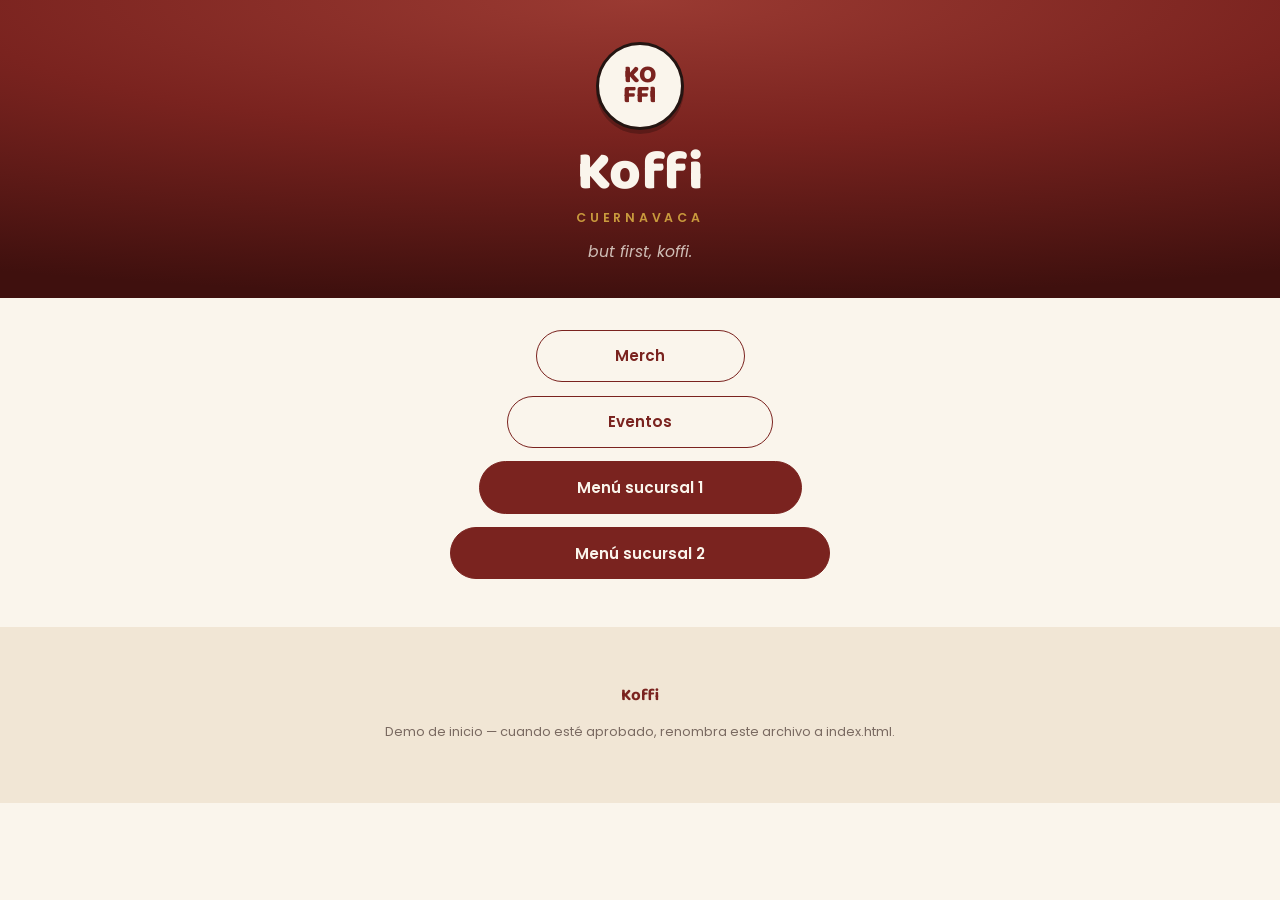
==== index.html @ 539c84a1 "Rename inicio.html to index.html" ====
<!DOCTYPE html>
<html lang="es">
<head>
<meta charset="UTF-8">
<meta name="viewport" content="width=device-width, initial-scale=1.0">
<title>Koffi — Inicio</title>
<meta name="description" content="Koffi Cuernavaca — menú, merch y eventos">
<link rel="preconnect" href="https://fonts.googleapis.com">
<link rel="preconnect" href="https://fonts.gstatic.com" crossorigin>
<link href="https://fonts.googleapis.com/css2?family=Baloo+2:wght@500;700;800&family=Poppins:wght@300;400;500;600;700&display=swap" rel="stylesheet">
<link rel="stylesheet" href="styles.css">
<style>
  main.home{
    max-width:420px;
    margin:0 auto;
    padding:2rem 1.25rem 3rem;
    display:flex;
    flex-direction:column;
    align-items:center;
    gap:0.85rem;
  }
  .home-link{
    display:block;
    box-sizing:border-box;
    text-align:center;
    text-decoration:none;
    font-family:'Poppins', sans-serif;
    font-weight:600;
    font-size:0.95rem;
    padding:0.85rem 1.2rem;
    border-radius:999px;
    border:1.5px solid var(--wine);
    color:var(--wine);
    background:var(--cream);
    transition:background .2s ease, color .2s ease;
  }
  .home-link:hover{background:var(--wine);color:var(--cream);}
  .home-link.filled{background:var(--wine);color:var(--cream);}
  .home-link.filled:hover{background:var(--wine-deep);}
  .w-1{width:55%;}
  .w-2{width:70%;}
  .w-3{width:85%;}
  .w-4{width:100%;}
</style>
</head>
<body>

<header>
  <div class="badge"><span>KO</span><span>FFI</span></div>
  <h1>Koffi</h1>
  <p class="location">Cuernavaca</p>
  <p class="tagline">but first, koffi.</p>
</header>

<!-- EDITAR: los enlaces están ordenados por longitud del texto, el más corto arriba -->
<main class="home">
  <a class="home-link w-1" href="merch.html">Merch</a>
  <a class="home-link w-2" href="eventos.html">Eventos</a>
  <a class="home-link w-3 filled" href="sucursal1.html">Menú sucursal 1</a>
  <a class="home-link w-4 filled" href="sucursal2.html">Menú sucursal 2</a>
</main>

<footer>
  <p class="made">Koffi</p>
  <p>Demo de inicio — cuando esté aprobado, renombra este archivo a index.html.</p>
</footer>

</body>
</html>
---- styles.css ----
:root{
    --wine:#7a231f;
    --wine-deep:#3f100e;
    --wine-soft:#9a3a32;
    --cream:#faf5ec;
    --cream-2:#f1e6d5;
    --ink:#241512;
    --ink-dim:#7a6a61;
    --gold:#c99a3d;
    --rule:rgba(36,21,18,0.12);
  }

  *{box-sizing:border-box;}
  html{-webkit-tap-highlight-color:transparent;}
  body{
    margin:0;
    background:var(--cream);
    color:var(--ink);
    font-family:'Poppins', sans-serif;
    -webkit-font-smoothing:antialiased;
    min-height:100vh;
  }

  @media (prefers-reduced-motion: no-preference){
    .reveal{
      opacity:0;
      transform:translateY(14px);
      transition:opacity .6s ease, transform .6s ease;
    }
    .reveal.is-visible{opacity:1;transform:translateY(0);}
  }

  /* ---------- Header ---------- */
  header{
    padding:2.6rem 1.25rem 2.2rem;
    text-align:center;
    background:radial-gradient(120% 100% at 50% 0%, var(--wine-soft) 0%, var(--wine) 45%, var(--wine-deep) 100%);
    color:var(--cream);
    position:relative;
  }

  .badge{
    width:88px;
    height:88px;
    border-radius:50%;
    background:var(--cream);
    border:3px solid var(--ink);
    display:flex;
    flex-direction:column;
    align-items:center;
    justify-content:center;
    margin:0 auto 1rem;
    line-height:0.78;
    box-shadow:0 4px 0 rgba(0,0,0,0.25);
  }
  .badge span{
    font-family:'Baloo 2', sans-serif;
    font-weight:800;
    font-size:1.55rem;
    color:var(--wine);
    letter-spacing:0.01em;
  }

  h1{
    font-family:'Baloo 2', sans-serif;
    font-weight:800;
    font-size:clamp(2.6rem, 10vw, 3.4rem);
    margin:0;
    line-height:1;
    letter-spacing:0.01em;
    color:var(--cream);
  }
  .location{
    font-family:'Poppins', sans-serif;
    font-weight:600;
    font-size:0.78rem;
    letter-spacing:0.3em;
    text-transform:uppercase;
    color:var(--gold);
    margin:0.55rem 0 0;
  }
  .tagline{
    font-family:'Poppins', sans-serif;
    font-weight:400;
    font-style:italic;
    color:rgba(250,245,236,0.75);
    margin:0.8rem 0 0;
    font-size:0.98rem;
  }

  .pdf-btn{
    display:inline-flex;
    align-items:center;
    gap:0.5rem;
    margin-top:1.5rem;
    padding:0.65rem 1.3rem;
    border:1.5px solid var(--gold);
    border-radius:999px;
    color:var(--gold);
    text-decoration:none;
    font-weight:600;
    font-size:0.85rem;
    letter-spacing:0.02em;
    transition:background .25s ease, color .25s ease;
  }
  .pdf-btn:hover{background:var(--gold);color:var(--wine-deep);}

  /* ---------- Sticky category nav ---------- */
  nav.categories{
    position:sticky;
    top:0;
    z-index:20;
    background:linear-gradient(var(--cream) 82%, transparent);
    padding:0.9rem 0 0.6rem;
    backdrop-filter:blur(2px);
  }
  .cat-scroll{
    display:flex;
    gap:0.55rem;
    overflow-x:auto;
    padding:0 1.1rem 0.3rem;
    scrollbar-width:none;
  }
  .cat-scroll::-webkit-scrollbar{display:none;}
  .cat-pill{
    flex:0 0 auto;
    font-family:'Poppins', sans-serif;
    font-weight:600;
    font-size:0.88rem;
    color:var(--wine);
    background:var(--cream);
    border:1.5px solid var(--wine);
    padding:0.45rem 1.05rem;
    border-radius:999px;
    cursor:pointer;
    white-space:nowrap;
    transition:all .2s ease;
  }
  .cat-pill.active{
    color:var(--cream);
    background:var(--wine);
    border-color:var(--wine);
  }

  /* ---------- Menu sections ---------- */
  main{
    max-width:640px;
    margin:0 auto;
    padding:0.6rem 1.1rem 3rem;
  }
  section.category{
    padding-top:2.2rem;
    scroll-margin-top:4.6rem;
  }
  .cat-heading{
    display:flex;
    align-items:center;
    gap:0.6rem;
    margin-bottom:0.5rem;
  }
  .cat-heading h2{
    font-family:'Baloo 2', sans-serif;
    font-weight:700;
    font-size:1.5rem;
    color:var(--wine);
    margin:0;
  }
  .count-chip{
    flex:0 0 auto;
    width:24px;
    height:24px;
    border-radius:50%;
    background:var(--gold);
    color:var(--wine-deep);
    font-family:'Poppins', sans-serif;
    font-weight:700;
    font-size:0.72rem;
    display:flex;
    align-items:center;
    justify-content:center;
  }
  .accent-bar{
    width:56px;
    height:5px;
    border-radius:999px;
    background:var(--gold);
    margin:0 0 1.15rem;
  }

  ul.items{list-style:none;margin:0;padding:0;}
  li.item{
    display:flex;
    justify-content:space-between;
    gap:1rem;
    padding:0.95rem 0;
    border-bottom:1px solid var(--rule);
  }
  li.item:last-child{border-bottom:none;}
  .item-info{flex:1;min-width:0;}
  .item-name-row{
    display:flex;
    align-items:center;
    flex-wrap:wrap;
    gap:0.4rem;
  }
  .item-name{
    font-weight:600;
    font-size:1.02rem;
    color:var(--ink);
  }
  .tag{
    font-size:0.63rem;
    font-weight:600;
    letter-spacing:0.03em;
    text-transform:uppercase;
    padding:0.15rem 0.5rem;
    border-radius:999px;
    border:1px solid var(--wine-soft);
    color:var(--wine);
  }
  .tag.star{
    border-color:var(--gold);
    color:var(--wine-deep);
    background:var(--gold);
    font-weight:700;
  }
  .item-desc{
    margin:0.25rem 0 0;
    font-size:0.85rem;
    color:var(--ink-dim);
    line-height:1.4;
  }
  .item-price{
    font-family:'Baloo 2', sans-serif;
    font-weight:700;
    font-size:1.1rem;
    color:var(--wine);
    white-space:nowrap;
    align-self:flex-start;
    padding-top:0.1rem;
  }

  /* ---------- Footer ---------- */
  footer{
    text-align:center;
    padding:2.4rem 1.25rem 3rem;
    background:var(--cream-2);
    color:var(--ink-dim);
    font-size:0.8rem;
    line-height:1.6;
  }
  footer .made{
    font-family:'Baloo 2', sans-serif;
    font-weight:700;
    font-size:1.05rem;
    color:var(--wine);
    margin-bottom:0.4rem;
  }
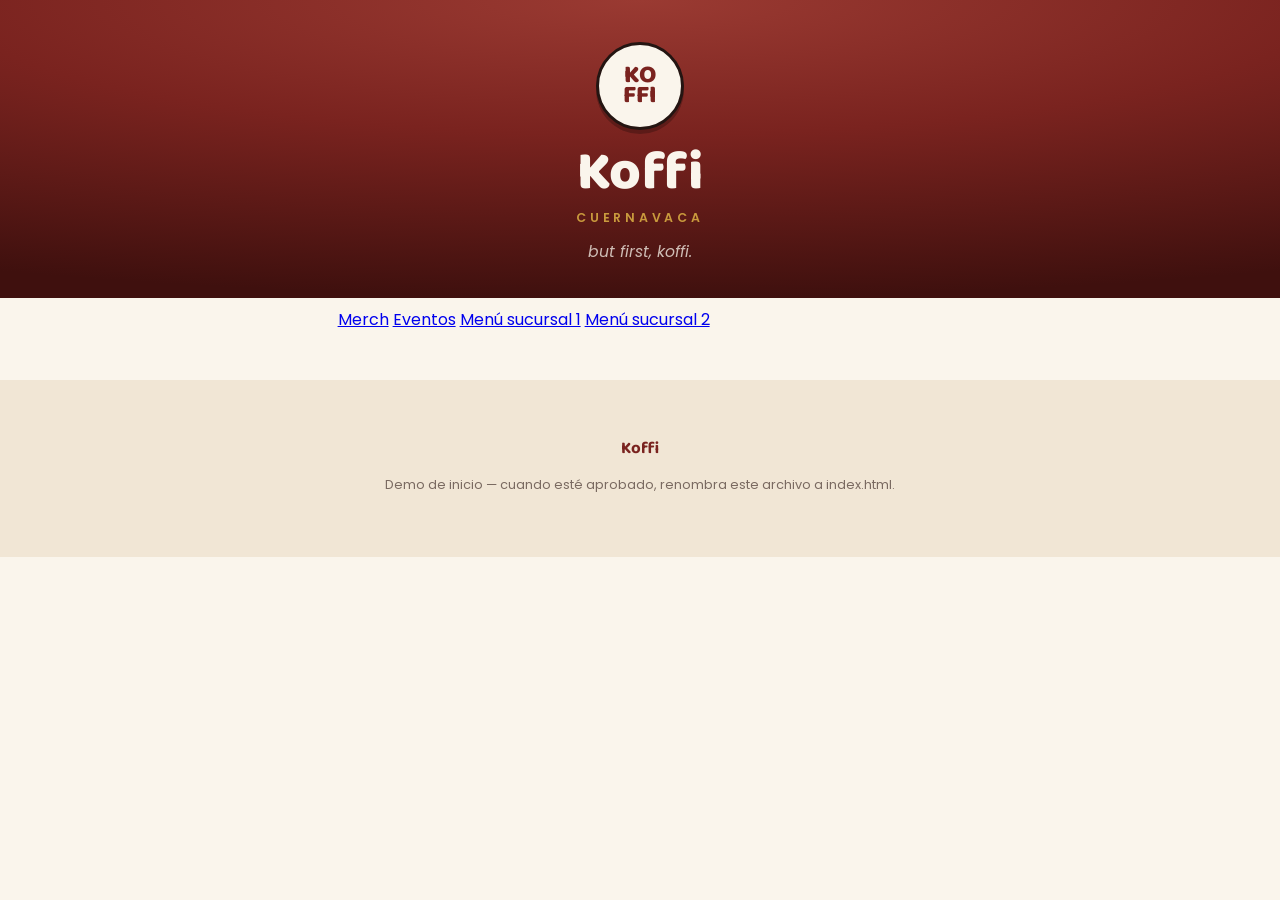
==== commit 8f2a703d: "Update index.html" ====
--- a/index.html
+++ b/index.html
@@ -10,37 +10,264 @@
 <link href="https://fonts.googleapis.com/css2?family=Baloo+2:wght@500;700;800&family=Poppins:wght@300;400;500;600;700&display=swap" rel="stylesheet">
 <link rel="stylesheet" href="styles.css">
 <style>
-  main.home{
-    max-width:420px;
+  :root{
+    --wine:#7a231f;
+    --wine-deep:#3f100e;
+    --wine-soft:#9a3a32;
+    --cream:#faf5ec;
+    --cream-2:#f1e6d5;
+    --ink:#241512;
+    --ink-dim:#7a6a61;
+    --gold:#c99a3d;
+    --rule:rgba(36,21,18,0.12);
+  }
+
+  *{box-sizing:border-box;}
+  html{-webkit-tap-highlight-color:transparent;}
+  body{
+    margin:0;
+    background:var(--cream);
+    color:var(--ink);
+    font-family:'Poppins', sans-serif;
+    -webkit-font-smoothing:antialiased;
+    min-height:100vh;
+  }
+
+  @media (prefers-reduced-motion: no-preference){
+    .reveal{
+      opacity:0;
+      transform:translateY(14px);
+      transition:opacity .6s ease, transform .6s ease;
+    }
+    .reveal.is-visible{opacity:1;transform:translateY(0);}
+  }
+
+  /* ---------- Header ---------- */
+  header{
+    padding:2.6rem 1.25rem 2.2rem;
+    text-align:center;
+    background:radial-gradient(120% 100% at 50% 0%, var(--wine-soft) 0%, var(--wine) 45%, var(--wine-deep) 100%);
+    color:var(--cream);
+    position:relative;
+  }
+
+  .badge{
+    width:88px;
+    height:88px;
+    border-radius:50%;
+    background:var(--cream);
+    border:3px solid var(--ink);
+    display:flex;
+    flex-direction:column;
+    align-items:center;
+    justify-content:center;
+    margin:0 auto 1rem;
+    line-height:0.78;
+    box-shadow:0 4px 0 rgba(0,0,0,0.25);
+  }
+  .badge span{
+    font-family:'Baloo 2', sans-serif;
+    font-weight:800;
+    font-size:1.55rem;
+    color:var(--wine);
+    letter-spacing:0.01em;
+  }
+
+  h1{
+    font-family:'Baloo 2', sans-serif;
+    font-weight:800;
+    font-size:clamp(2.6rem, 10vw, 3.4rem);
+    margin:0;
+    line-height:1;
+    letter-spacing:0.01em;
+    color:var(--cream);
+  }
+  .location{
+    font-family:'Poppins', sans-serif;
+    font-weight:600;
+    font-size:0.78rem;
+    letter-spacing:0.3em;
+    text-transform:uppercase;
+    color:var(--gold);
+    margin:0.55rem 0 0;
+  }
+  .tagline{
+    font-family:'Poppins', sans-serif;
+    font-weight:400;
+    font-style:italic;
+    color:rgba(250,245,236,0.75);
+    margin:0.8rem 0 0;
+    font-size:0.98rem;
+  }
+
+  .pdf-btn{
+    display:inline-flex;
+    align-items:center;
+    gap:0.5rem;
+    margin-top:1.5rem;
+    padding:0.65rem 1.3rem;
+    border:1.5px solid var(--gold);
+    border-radius:999px;
+    color:var(--gold);
+    text-decoration:none;
+    font-weight:600;
+    font-size:0.85rem;
+    letter-spacing:0.02em;
+    transition:background .25s ease, color .25s ease;
+  }
+  .pdf-btn:hover{background:var(--gold);color:var(--wine-deep);}
+
+  /* ---------- Sticky category nav ---------- */
+  nav.categories{
+    position:sticky;
+    top:0;
+    z-index:20;
+    background:linear-gradient(var(--cream) 82%, transparent);
+    padding:0.9rem 0 0.6rem;
+    backdrop-filter:blur(2px);
+  }
+  .cat-scroll{
+    display:flex;
+    gap:0.55rem;
+    overflow-x:auto;
+    padding:0 1.1rem 0.3rem;
+    scrollbar-width:none;
+  }
+  .cat-scroll::-webkit-scrollbar{display:none;}
+  .cat-pill{
+    flex:0 0 auto;
+    font-family:'Poppins', sans-serif;
+    font-weight:600;
+    font-size:0.88rem;
+    color:var(--wine);
+    background:var(--cream);
+    border:1.5px solid var(--wine);
+    padding:0.45rem 1.05rem;
+    border-radius:999px;
+    cursor:pointer;
+    white-space:nowrap;
+    transition:all .2s ease;
+  }
+  .cat-pill.active{
+    color:var(--cream);
+    background:var(--wine);
+    border-color:var(--wine);
+  }
+
+  /* ---------- Menu sections ---------- */
+  main{
+    max-width:640px;
     margin:0 auto;
-    padding:2rem 1.25rem 3rem;
-    display:flex;
-    flex-direction:column;
-    align-items:center;
-    gap:0.85rem;
-  }
-  .home-link{
-    display:block;
-    box-sizing:border-box;
+    padding:0.6rem 1.1rem 3rem;
+  }
+  section.category{
+    padding-top:2.2rem;
+    scroll-margin-top:4.6rem;
+  }
+  .cat-heading{
+    display:flex;
+    align-items:center;
+    gap:0.6rem;
+    margin-bottom:0.5rem;
+  }
+  .cat-heading h2{
+    font-family:'Baloo 2', sans-serif;
+    font-weight:700;
+    font-size:1.5rem;
+    color:var(--wine);
+    margin:0;
+  }
+  .count-chip{
+    flex:0 0 auto;
+    width:24px;
+    height:24px;
+    border-radius:50%;
+    background:var(--gold);
+    color:var(--wine-deep);
+    font-family:'Poppins', sans-serif;
+    font-weight:700;
+    font-size:0.72rem;
+    display:flex;
+    align-items:center;
+    justify-content:center;
+  }
+  .accent-bar{
+    width:56px;
+    height:5px;
+    border-radius:999px;
+    background:var(--gold);
+    margin:0 0 1.15rem;
+  }
+
+  ul.items{list-style:none;margin:0;padding:0;}
+  li.item{
+    display:flex;
+    justify-content:space-between;
+    gap:1rem;
+    padding:0.95rem 0;
+    border-bottom:1px solid var(--rule);
+  }
+  li.item:last-child{border-bottom:none;}
+  .item-info{flex:1;min-width:0;}
+  .item-name-row{
+    display:flex;
+    align-items:center;
+    flex-wrap:wrap;
+    gap:0.4rem;
+  }
+  .item-name{
+    font-weight:600;
+    font-size:1.02rem;
+    color:var(--ink);
+  }
+  .tag{
+    font-size:0.63rem;
+    font-weight:600;
+    letter-spacing:0.03em;
+    text-transform:uppercase;
+    padding:0.15rem 0.5rem;
+    border-radius:999px;
+    border:1px solid var(--wine-soft);
+    color:var(--wine);
+  }
+  .tag.star{
+    border-color:var(--gold);
+    color:var(--wine-deep);
+    background:var(--gold);
+    font-weight:700;
+  }
+  .item-desc{
+    margin:0.25rem 0 0;
+    font-size:0.85rem;
+    color:var(--ink-dim);
+    line-height:1.4;
+  }
+  .item-price{
+    font-family:'Baloo 2', sans-serif;
+    font-weight:700;
+    font-size:1.1rem;
+    color:var(--wine);
+    white-space:nowrap;
+    align-self:flex-start;
+    padding-top:0.1rem;
+  }
+
+  /* ---------- Footer ---------- */
+  footer{
     text-align:center;
-    text-decoration:none;
-    font-family:'Poppins', sans-serif;
-    font-weight:600;
-    font-size:0.95rem;
-    padding:0.85rem 1.2rem;
-    border-radius:999px;
-    border:1.5px solid var(--wine);
-    color:var(--wine);
-    background:var(--cream);
-    transition:background .2s ease, color .2s ease;
-  }
-  .home-link:hover{background:var(--wine);color:var(--cream);}
-  .home-link.filled{background:var(--wine);color:var(--cream);}
-  .home-link.filled:hover{background:var(--wine-deep);}
-  .w-1{width:55%;}
-  .w-2{width:70%;}
-  .w-3{width:85%;}
-  .w-4{width:100%;}
+    padding:2.4rem 1.25rem 3rem;
+    background:var(--cream-2);
+    color:var(--ink-dim);
+    font-size:0.8rem;
+    line-height:1.6;
+  }
+  footer .made{
+    font-family:'Baloo 2', sans-serif;
+    font-weight:700;
+    font-size:1.05rem;
+    color:var(--wine);
+    margin-bottom:0.4rem;
+  }
 </style>
 </head>
 <body>
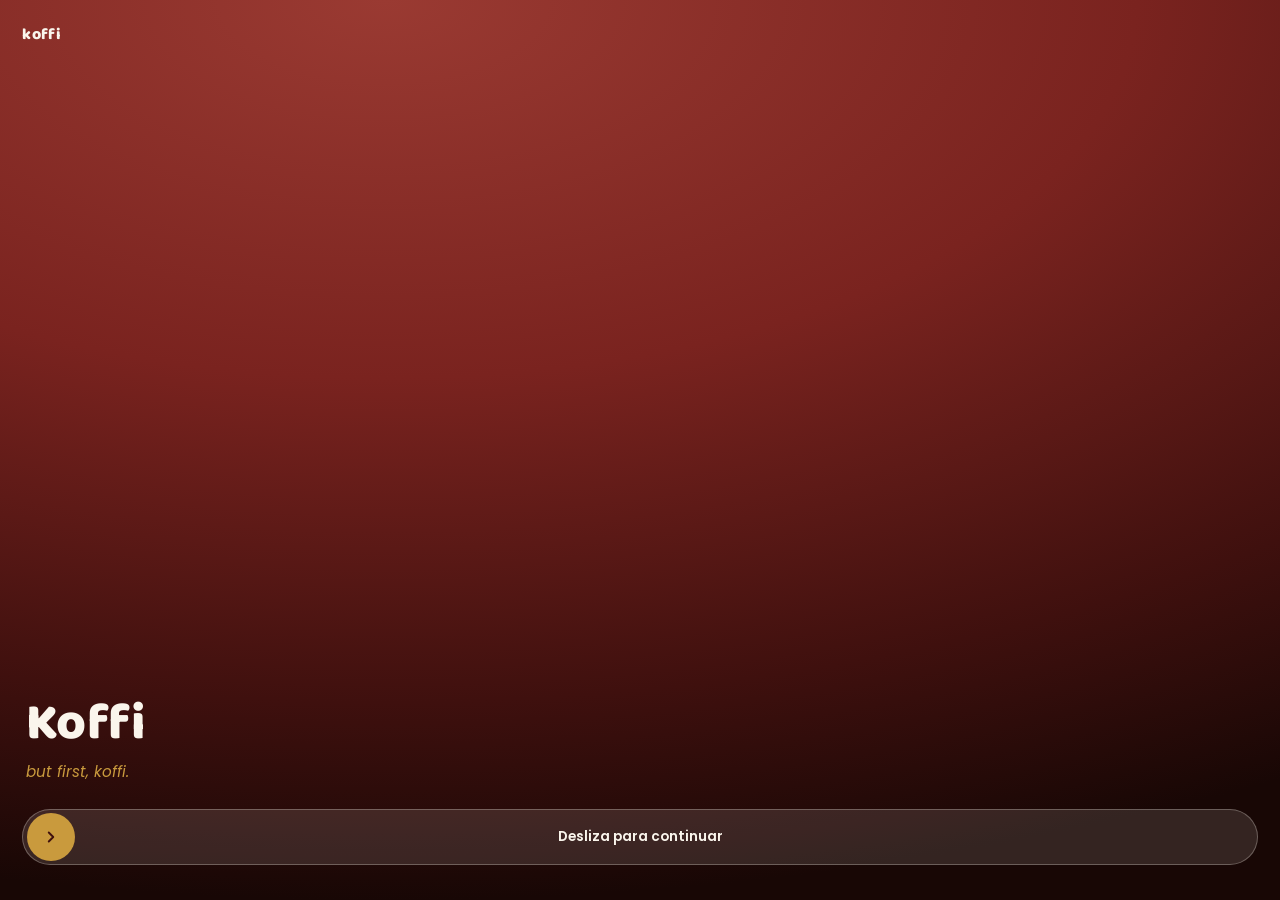
==== commit 7b6699ee: "Update index.html" ====
--- a/index.html
+++ b/index.html
@@ -3,294 +3,144 @@
 <head>
 <meta charset="UTF-8">
 <meta name="viewport" content="width=device-width, initial-scale=1.0">
-<title>Koffi — Inicio</title>
+<title>Koffi</title>
 <meta name="description" content="Koffi Cuernavaca — menú, merch y eventos">
 <link rel="preconnect" href="https://fonts.googleapis.com">
 <link rel="preconnect" href="https://fonts.gstatic.com" crossorigin>
 <link href="https://fonts.googleapis.com/css2?family=Baloo+2:wght@500;700;800&family=Poppins:wght@300;400;500;600;700&display=swap" rel="stylesheet">
 <link rel="stylesheet" href="styles.css">
 <style>
-  :root{
-    --wine:#7a231f;
-    --wine-deep:#3f100e;
-    --wine-soft:#9a3a32;
-    --cream:#faf5ec;
-    --cream-2:#f1e6d5;
-    --ink:#241512;
-    --ink-dim:#7a6a61;
-    --gold:#c99a3d;
-    --rule:rgba(36,21,18,0.12);
-  }
+  html,body{height:100%;margin:0;overflow:hidden;}
 
-  *{box-sizing:border-box;}
-  html{-webkit-tap-highlight-color:transparent;}
-  body{
-    margin:0;
-    background:var(--cream);
-    color:var(--ink);
-    font-family:'Poppins', sans-serif;
-    -webkit-font-smoothing:antialiased;
-    min-height:100vh;
-  }
-
-  @media (prefers-reduced-motion: no-preference){
-    .reveal{
-      opacity:0;
-      transform:translateY(14px);
-      transition:opacity .6s ease, transform .6s ease;
-    }
-    .reveal.is-visible{opacity:1;transform:translateY(0);}
-  }
-
-  /* ---------- Header ---------- */
-  header{
-    padding:2.6rem 1.25rem 2.2rem;
-    text-align:center;
-    background:radial-gradient(120% 100% at 50% 0%, var(--wine-soft) 0%, var(--wine) 45%, var(--wine-deep) 100%);
-    color:var(--cream);
+  /* ---------- Portada (swipe) ---------- */
+  .hero{
     position:relative;
-  }
-
-  .badge{
-    width:88px;
-    height:88px;
-    border-radius:50%;
-    background:var(--cream);
-    border:3px solid var(--ink);
+    height:100vh;
+    height:100dvh;
     display:flex;
     flex-direction:column;
-    align-items:center;
-    justify-content:center;
-    margin:0 auto 1rem;
-    line-height:0.78;
-    box-shadow:0 4px 0 rgba(0,0,0,0.25);
+    justify-content:space-between;
+    overflow:hidden;
+    color:var(--cream);
+    /* EDITAR: cambia el gradiente por background-image:url('tu-foto.jpg') background-size:cover
+       cuando tengas una foto real de café para la portada */
+    background:radial-gradient(140% 100% at 30% 0%, var(--wine-soft) 0%, var(--wine) 42%, var(--wine-deep) 78%, #180705 100%);
   }
-  .badge span{
-    font-family:'Baloo 2', sans-serif;
-    font-weight:800;
-    font-size:1.55rem;
-    color:var(--wine);
-    letter-spacing:0.01em;
+  .hero-top{display:flex;justify-content:space-between;align-items:center;padding:1.4rem 1.4rem 0;}
+  .logo-mark{font-family:'Baloo 2',sans-serif;font-weight:800;font-size:1rem;letter-spacing:0.02em;color:var(--cream);}
+  .hero-copy{padding:0 1.6rem;margin-top:auto;}
+  .hero-copy h1{font-family:'Baloo 2',sans-serif;font-weight:800;font-size:clamp(2.4rem,11vw,3.2rem);line-height:1.05;margin:0 0 0.5rem;}
+  .hero-copy p{font-family:'Poppins',sans-serif;font-style:italic;font-size:0.95rem;color:var(--gold);margin:0;}
+
+  .swipe-wrap{padding:1.6rem 1.4rem 2.2rem;}
+  .swipe-pill{
+    position:relative;height:56px;border-radius:999px;
+    background:rgba(250,245,236,0.12);border:1px solid rgba(250,245,236,0.28);
+    display:flex;align-items:center;padding:4px;cursor:pointer;user-select:none;
   }
+  .swipe-label{
+    position:absolute;left:0;right:0;text-align:center;
+    font-family:'Poppins',sans-serif;font-weight:600;font-size:0.85rem;
+    color:var(--cream);pointer-events:none;
+  }
+  .swipe-handle{
+    width:48px;height:48px;border-radius:50%;background:var(--gold);
+    display:flex;align-items:center;justify-content:center;position:relative;z-index:2;
+    touch-action:none;
+  }
+  .swipe-handle svg{width:18px;height:18px;}
 
-  h1{
-    font-family:'Baloo 2', sans-serif;
-    font-weight:800;
-    font-size:clamp(2.6rem, 10vw, 3.4rem);
-    margin:0;
-    line-height:1;
-    letter-spacing:0.01em;
-    color:var(--cream);
+  /* ---------- Menú (overlay) ---------- */
+  .menu-screen{
+    position:fixed;inset:0;background:var(--wine-deep);color:var(--cream);
+    transform:translateY(100%);transition:transform .45s cubic-bezier(.4,0,.2,1);
+    z-index:10;overflow:hidden;
   }
-  .location{
-    font-family:'Poppins', sans-serif;
-    font-weight:600;
-    font-size:0.78rem;
-    letter-spacing:0.3em;
-    text-transform:uppercase;
-    color:var(--gold);
-    margin:0.55rem 0 0;
-  }
-  .tagline{
-    font-family:'Poppins', sans-serif;
-    font-weight:400;
-    font-style:italic;
-    color:rgba(250,245,236,0.75);
-    margin:0.8rem 0 0;
-    font-size:0.98rem;
-  }
-
-  .pdf-btn{
-    display:inline-flex;
-    align-items:center;
-    gap:0.5rem;
-    margin-top:1.5rem;
-    padding:0.65rem 1.3rem;
-    border:1.5px solid var(--gold);
-    border-radius:999px;
-    color:var(--gold);
-    text-decoration:none;
-    font-weight:600;
-    font-size:0.85rem;
-    letter-spacing:0.02em;
-    transition:background .25s ease, color .25s ease;
-  }
-  .pdf-btn:hover{background:var(--gold);color:var(--wine-deep);}
-
-  /* ---------- Sticky category nav ---------- */
-  nav.categories{
-    position:sticky;
-    top:0;
-    z-index:20;
-    background:linear-gradient(var(--cream) 82%, transparent);
-    padding:0.9rem 0 0.6rem;
-    backdrop-filter:blur(2px);
-  }
-  .cat-scroll{
-    display:flex;
-    gap:0.55rem;
-    overflow-x:auto;
-    padding:0 1.1rem 0.3rem;
-    scrollbar-width:none;
-  }
-  .cat-scroll::-webkit-scrollbar{display:none;}
-  .cat-pill{
-    flex:0 0 auto;
-    font-family:'Poppins', sans-serif;
-    font-weight:600;
-    font-size:0.88rem;
-    color:var(--wine);
-    background:var(--cream);
-    border:1.5px solid var(--wine);
-    padding:0.45rem 1.05rem;
-    border-radius:999px;
-    cursor:pointer;
-    white-space:nowrap;
-    transition:all .2s ease;
-  }
-  .cat-pill.active{
-    color:var(--cream);
-    background:var(--wine);
-    border-color:var(--wine);
-  }
-
-  /* ---------- Menu sections ---------- */
-  main{
-    max-width:640px;
-    margin:0 auto;
-    padding:0.6rem 1.1rem 3rem;
-  }
-  section.category{
-    padding-top:2.2rem;
-    scroll-margin-top:4.6rem;
-  }
-  .cat-heading{
-    display:flex;
-    align-items:center;
-    gap:0.6rem;
-    margin-bottom:0.5rem;
-  }
-  .cat-heading h2{
-    font-family:'Baloo 2', sans-serif;
-    font-weight:700;
-    font-size:1.5rem;
-    color:var(--wine);
-    margin:0;
-  }
-  .count-chip{
-    flex:0 0 auto;
-    width:24px;
-    height:24px;
-    border-radius:50%;
-    background:var(--gold);
-    color:var(--wine-deep);
-    font-family:'Poppins', sans-serif;
-    font-weight:700;
-    font-size:0.72rem;
-    display:flex;
-    align-items:center;
-    justify-content:center;
-  }
-  .accent-bar{
-    width:56px;
-    height:5px;
-    border-radius:999px;
-    background:var(--gold);
-    margin:0 0 1.15rem;
-  }
-
-  ul.items{list-style:none;margin:0;padding:0;}
-  li.item{
-    display:flex;
-    justify-content:space-between;
-    gap:1rem;
-    padding:0.95rem 0;
-    border-bottom:1px solid var(--rule);
-  }
-  li.item:last-child{border-bottom:none;}
-  .item-info{flex:1;min-width:0;}
-  .item-name-row{
-    display:flex;
-    align-items:center;
-    flex-wrap:wrap;
-    gap:0.4rem;
-  }
-  .item-name{
-    font-weight:600;
-    font-size:1.02rem;
-    color:var(--ink);
-  }
-  .tag{
-    font-size:0.63rem;
-    font-weight:600;
-    letter-spacing:0.03em;
-    text-transform:uppercase;
-    padding:0.15rem 0.5rem;
-    border-radius:999px;
-    border:1px solid var(--wine-soft);
-    color:var(--wine);
-  }
-  .tag.star{
-    border-color:var(--gold);
-    color:var(--wine-deep);
-    background:var(--gold);
-    font-weight:700;
-  }
-  .item-desc{
-    margin:0.25rem 0 0;
-    font-size:0.85rem;
-    color:var(--ink-dim);
-    line-height:1.4;
-  }
-  .item-price{
-    font-family:'Baloo 2', sans-serif;
-    font-weight:700;
-    font-size:1.1rem;
-    color:var(--wine);
-    white-space:nowrap;
-    align-self:flex-start;
-    padding-top:0.1rem;
-  }
-
-  /* ---------- Footer ---------- */
-  footer{
-    text-align:center;
-    padding:2.4rem 1.25rem 3rem;
-    background:var(--cream-2);
-    color:var(--ink-dim);
-    font-size:0.8rem;
-    line-height:1.6;
-  }
-  footer .made{
-    font-family:'Baloo 2', sans-serif;
-    font-weight:700;
-    font-size:1.05rem;
-    color:var(--wine);
-    margin-bottom:0.4rem;
-  }
+  .menu-screen.open{transform:translateY(0);}
+  .menu-circle{position:absolute;top:-70px;right:-70px;width:210px;height:210px;border-radius:50%;background:var(--gold);opacity:0.9;}
+  .menu-top{display:flex;justify-content:space-between;align-items:center;padding:1.4rem 1.4rem 0;position:relative;z-index:2;}
+  .menu-close{background:none;border:none;color:var(--cream);font-size:1.5rem;line-height:1;cursor:pointer;padding:4px;}
+  .menu-list{padding:3rem 1.6rem 0;position:relative;z-index:2;display:flex;flex-direction:column;gap:1.1rem;}
+  .menu-list a{text-decoration:none;font-family:'Baloo 2',sans-serif;font-weight:700;font-size:1.7rem;color:rgba(250,245,236,0.45);}
+  .menu-list a.active{color:var(--cream);}
+  .menu-rule{margin:2.5rem 1.6rem 0;border:none;border-top:1px solid rgba(250,245,236,0.2);}
 </style>
 </head>
 <body>
 
-<header>
-  <div class="badge"><span>KO</span><span>FFI</span></div>
-  <h1>Koffi</h1>
-  <p class="location">Cuernavaca</p>
-  <p class="tagline">but first, koffi.</p>
-</header>
+<div class="hero">
+  <div class="hero-top">
+    <span class="logo-mark">koffi</span>
+  </div>
+  <div class="hero-copy">
+    <h1>Koffi</h1>
+    <p>but first, koffi.</p>
+  </div>
+  <div class="swipe-wrap">
+    <div class="swipe-pill" id="swipePill">
+      <span class="swipe-label">Desliza para continuar</span>
+      <div class="swipe-handle" id="swipeHandle">
+        <svg viewBox="0 0 24 24" fill="none" stroke="#3f100e" stroke-width="2.5" stroke-linecap="round" stroke-linejoin="round"><path d="M9 6l6 6-6 6"/></svg>
+      </div>
+    </div>
+  </div>
+</div>
 
-<!-- EDITAR: los enlaces están ordenados por longitud del texto, el más corto arriba -->
-<main class="home">
-  <a class="home-link w-1" href="merch.html">Merch</a>
-  <a class="home-link w-2" href="eventos.html">Eventos</a>
-  <a class="home-link w-3 filled" href="sucursal1.html">Menú sucursal 1</a>
-  <a class="home-link w-4 filled" href="sucursal2.html">Menú sucursal 2</a>
-</main>
+<!-- EDITAR: orden por longitud del texto, el más corto arriba -->
+<div class="menu-screen" id="menuScreen">
+  <div class="menu-circle"></div>
+  <div class="menu-top">
+    <span class="logo-mark">koffi</span>
+    <button class="menu-close" id="menuClose" aria-label="Cerrar menú">&times;</button>
+  </div>
+  <nav class="menu-list">
+    <a class="active" href="merch.html">Merch</a>
+    <a href="eventos.html">Eventos</a>
+    <a href="sucursal1.html">Menú sucursal 1</a>
+    <a href="sucursal2.html">Menú sucursal 2</a>
+  </nav>
+  <hr class="menu-rule">
+</div>
 
-<footer>
-  <p class="made">Koffi</p>
-  <p>Demo de inicio — cuando esté aprobado, renombra este archivo a index.html.</p>
-</footer>
+<script>
+(function(){
+  var pill = document.getElementById('swipePill');
+  var handle = document.getElementById('swipeHandle');
+  var menu = document.getElementById('menuScreen');
+  var closeBtn = document.getElementById('menuClose');
+  var dragging = false, startX = 0, currentX = 0, maxX = 0;
+
+  function openMenu(){ menu.classList.add('open'); resetHandle(); }
+  function closeMenu(){ menu.classList.remove('open'); }
+  function resetHandle(){ handle.style.transform = 'translateX(0px)'; }
+
+  function down(e){
+    dragging = true;
+    startX = e.clientX;
+    maxX = pill.clientWidth - handle.clientWidth - 8;
+    handle.setPointerCapture(e.pointerId);
+  }
+  function move(e){
+    if(!dragging) return;
+    currentX = Math.min(Math.max(0, e.clientX - startX), maxX);
+    handle.style.transform = 'translateX(' + currentX + 'px)';
+  }
+  function up(){
+    if(!dragging) return;
+    dragging = false;
+    if(currentX > maxX * 0.65){ openMenu(); } else { resetHandle(); }
+    currentX = 0;
+  }
+
+  handle.addEventListener('pointerdown', down);
+  window.addEventListener('pointermove', move);
+  window.addEventListener('pointerup', up);
+  pill.addEventListener('click', function(e){
+    if(e.target === pill || e.target.classList.contains('swipe-label')) openMenu();
+  });
+  closeBtn.addEventListener('click', closeMenu);
+})();
+</script>
 
 </body>
 </html>
